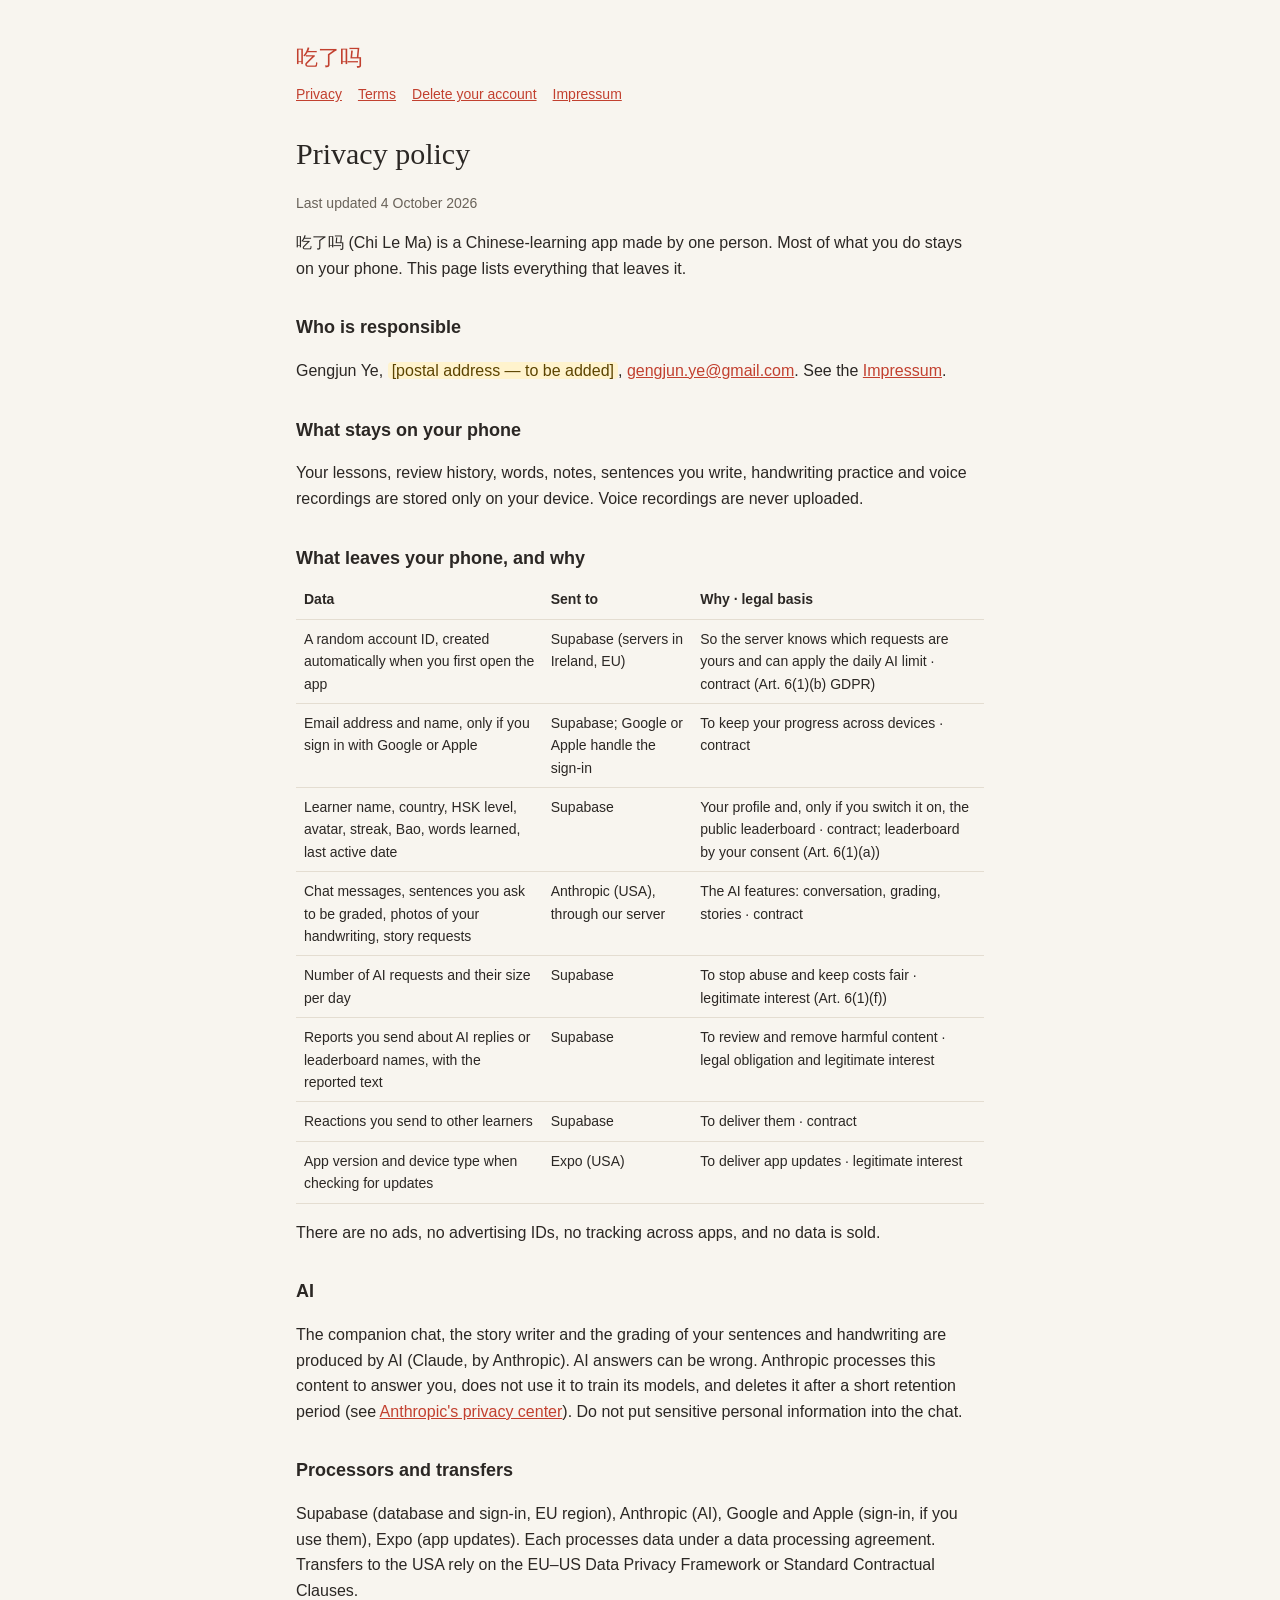
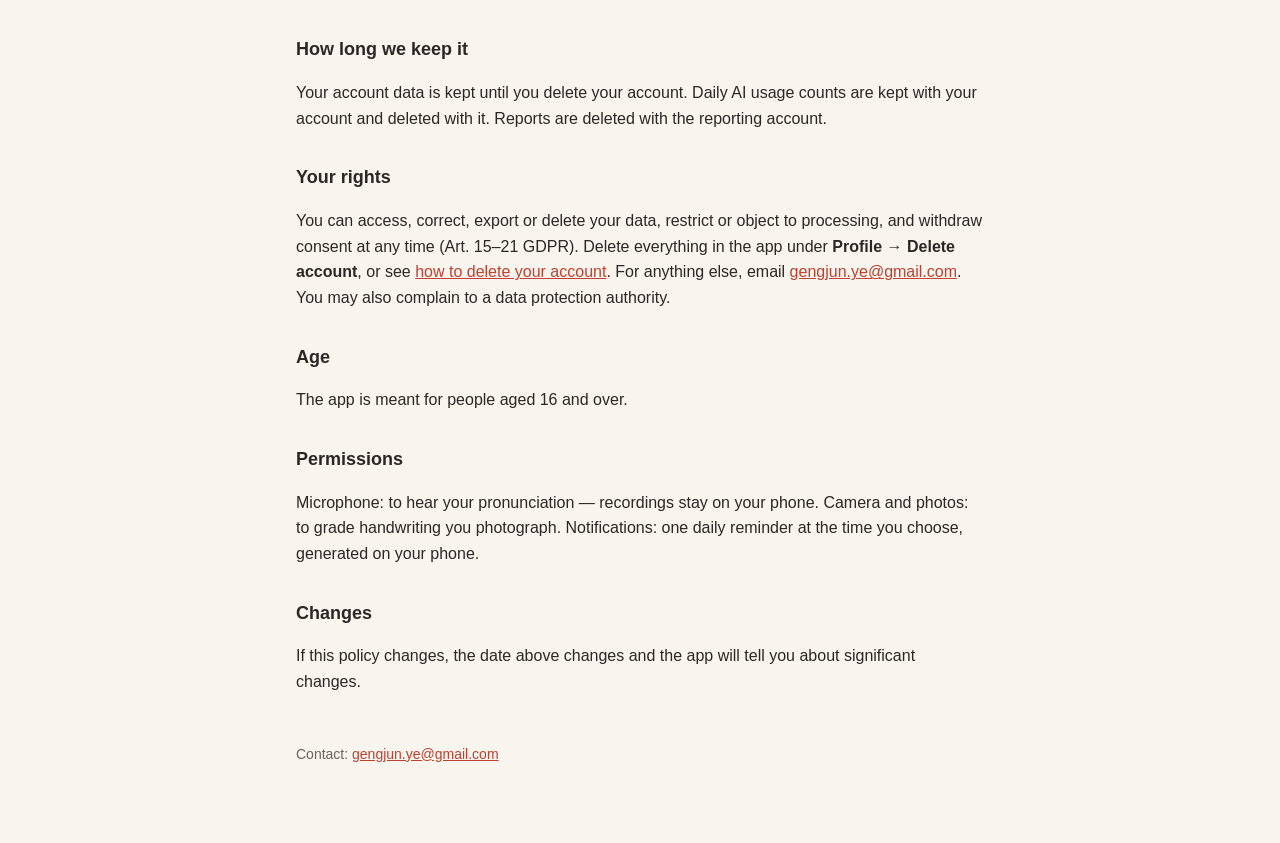
==== privacy.html @ 6a092551 "Legal pages: privacy, terms, account deletion, Impressum (address placeholder) Co-Authored-By: Claud" ====
<!doctype html><html lang="en"><head><meta charset="utf-8"><meta name="viewport" content="width=device-width,initial-scale=1"><title>Privacy policy · 吃了吗</title><link rel="stylesheet" href="style.css"></head><body><main><a class="mark" href="./">吃了吗</a><nav><a href="privacy.html">Privacy</a><a href="terms.html">Terms</a><a href="delete.html">Delete your account</a><a href="impressum.html">Impressum</a></nav>
<h1>Privacy policy</h1>
<p class="meta">Last updated 4 October 2026</p>
<p>吃了吗 (Chi Le Ma) is a Chinese-learning app made by one person. Most of what you do stays on your phone. This page lists everything that leaves it.</p>

<h2>Who is responsible</h2>
<p>Gengjun Ye, <span class="todo">[postal address — to be added]</span>, <a href="mailto:gengjun.ye@gmail.com">gengjun.ye@gmail.com</a>. See the <a href="impressum.html">Impressum</a>.</p>

<h2>What stays on your phone</h2>
<p>Your lessons, review history, words, notes, sentences you write, handwriting practice and voice recordings are stored only on your device. Voice recordings are never uploaded.</p>

<h2>What leaves your phone, and why</h2>
<table>
<tr><th>Data</th><th>Sent to</th><th>Why · legal basis</th></tr>
<tr><td>A random account ID, created automatically when you first open the app</td><td>Supabase (servers in Ireland, EU)</td><td>So the server knows which requests are yours and can apply the daily AI limit · contract (Art. 6(1)(b) GDPR)</td></tr>
<tr><td>Email address and name, only if you sign in with Google or Apple</td><td>Supabase; Google or Apple handle the sign-in</td><td>To keep your progress across devices · contract</td></tr>
<tr><td>Learner name, country, HSK level, avatar, streak, Bao, words learned, last active date</td><td>Supabase</td><td>Your profile and, only if you switch it on, the public leaderboard · contract; leaderboard by your consent (Art. 6(1)(a))</td></tr>
<tr><td>Chat messages, sentences you ask to be graded, photos of your handwriting, story requests</td><td>Anthropic (USA), through our server</td><td>The AI features: conversation, grading, stories · contract</td></tr>
<tr><td>Number of AI requests and their size per day</td><td>Supabase</td><td>To stop abuse and keep costs fair · legitimate interest (Art. 6(1)(f))</td></tr>
<tr><td>Reports you send about AI replies or leaderboard names, with the reported text</td><td>Supabase</td><td>To review and remove harmful content · legal obligation and legitimate interest</td></tr>
<tr><td>Reactions you send to other learners</td><td>Supabase</td><td>To deliver them · contract</td></tr>
<tr><td>App version and device type when checking for updates</td><td>Expo (USA)</td><td>To deliver app updates · legitimate interest</td></tr>
</table>
<p>There are no ads, no advertising IDs, no tracking across apps, and no data is sold.</p>

<h2>AI</h2>
<p>The companion chat, the story writer and the grading of your sentences and handwriting are produced by AI (Claude, by Anthropic). AI answers can be wrong. Anthropic processes this content to answer you, does not use it to train its models, and deletes it after a short retention period (see <a href="https://privacy.anthropic.com">Anthropic's privacy center</a>). Do not put sensitive personal information into the chat.</p>

<h2>Processors and transfers</h2>
<p>Supabase (database and sign-in, EU region), Anthropic (AI), Google and Apple (sign-in, if you use them), Expo (app updates). Each processes data under a data processing agreement. Transfers to the USA rely on the EU–US Data Privacy Framework or Standard Contractual Clauses.</p>

<h2>How long we keep it</h2>
<p>Your account data is kept until you delete your account. Daily AI usage counts are kept with your account and deleted with it. Reports are deleted with the reporting account.</p>

<h2>Your rights</h2>
<p>You can access, correct, export or delete your data, restrict or object to processing, and withdraw consent at any time (Art. 15–21 GDPR). Delete everything in the app under <b>Profile → Delete account</b>, or see <a href="delete.html">how to delete your account</a>. For anything else, email <a href="mailto:gengjun.ye@gmail.com">gengjun.ye@gmail.com</a>. You may also complain to a data protection authority.</p>

<h2>Age</h2>
<p>The app is meant for people aged 16 and over.</p>

<h2>Permissions</h2>
<p>Microphone: to hear your pronunciation — recordings stay on your phone. Camera and photos: to grade handwriting you photograph. Notifications: one daily reminder at the time you choose, generated on your phone.</p>

<h2>Changes</h2>
<p>If this policy changes, the date above changes and the app will tell you about significant changes.</p>
<p class="soft" style="margin-top:48px">Contact: <a href="mailto:gengjun.ye@gmail.com">gengjun.ye@gmail.com</a></p></main></body></html>
---- style.css ----
:root { --paper:#F8F5EF; --card:#fff; --ink:#2B2724; --soft:#6A635A; --red:#C2402F; --border:#E4DDD1; }
@media (prefers-color-scheme: dark) { :root { --paper:#141210; --card:#1F1C18; --ink:#F5F1E8; --soft:rgba(245,241,232,.64); --red:#E0705F; --border:rgba(255,255,255,.09); } }
* { box-sizing:border-box; }
body { margin:0; background:var(--paper); color:var(--ink); font:16px/1.6 -apple-system, "Segoe UI", Roboto, sans-serif; }
main { max-width:720px; margin:0 auto; padding:40px 16px 64px; }
h1 { font-family:"Noto Serif SC", Georgia, serif; font-weight:400; font-size:30px; margin:0 0 4px; }
h2 { font-size:18px; margin:32px 0 8px; }
.mark { color:var(--red); font-family:"Noto Serif SC", serif; font-size:22px; text-decoration:none; }
.meta, .soft { color:var(--soft); font-size:14px; }
a { color:var(--red); }
nav { display:flex; flex-wrap:wrap; gap:16px; margin:8px 0 24px; font-size:14px; }
.card { background:var(--card); border:1px solid var(--border); border-radius:16px; padding:16px 20px; margin:16px 0; }
.todo { background:#fff3cd; color:#5c4400; padding:0 4px; border-radius:4px; }
table { border-collapse:collapse; width:100%; font-size:14px; }
td, th { text-align:left; vertical-align:top; padding:8px; border-bottom:1px solid var(--border); }
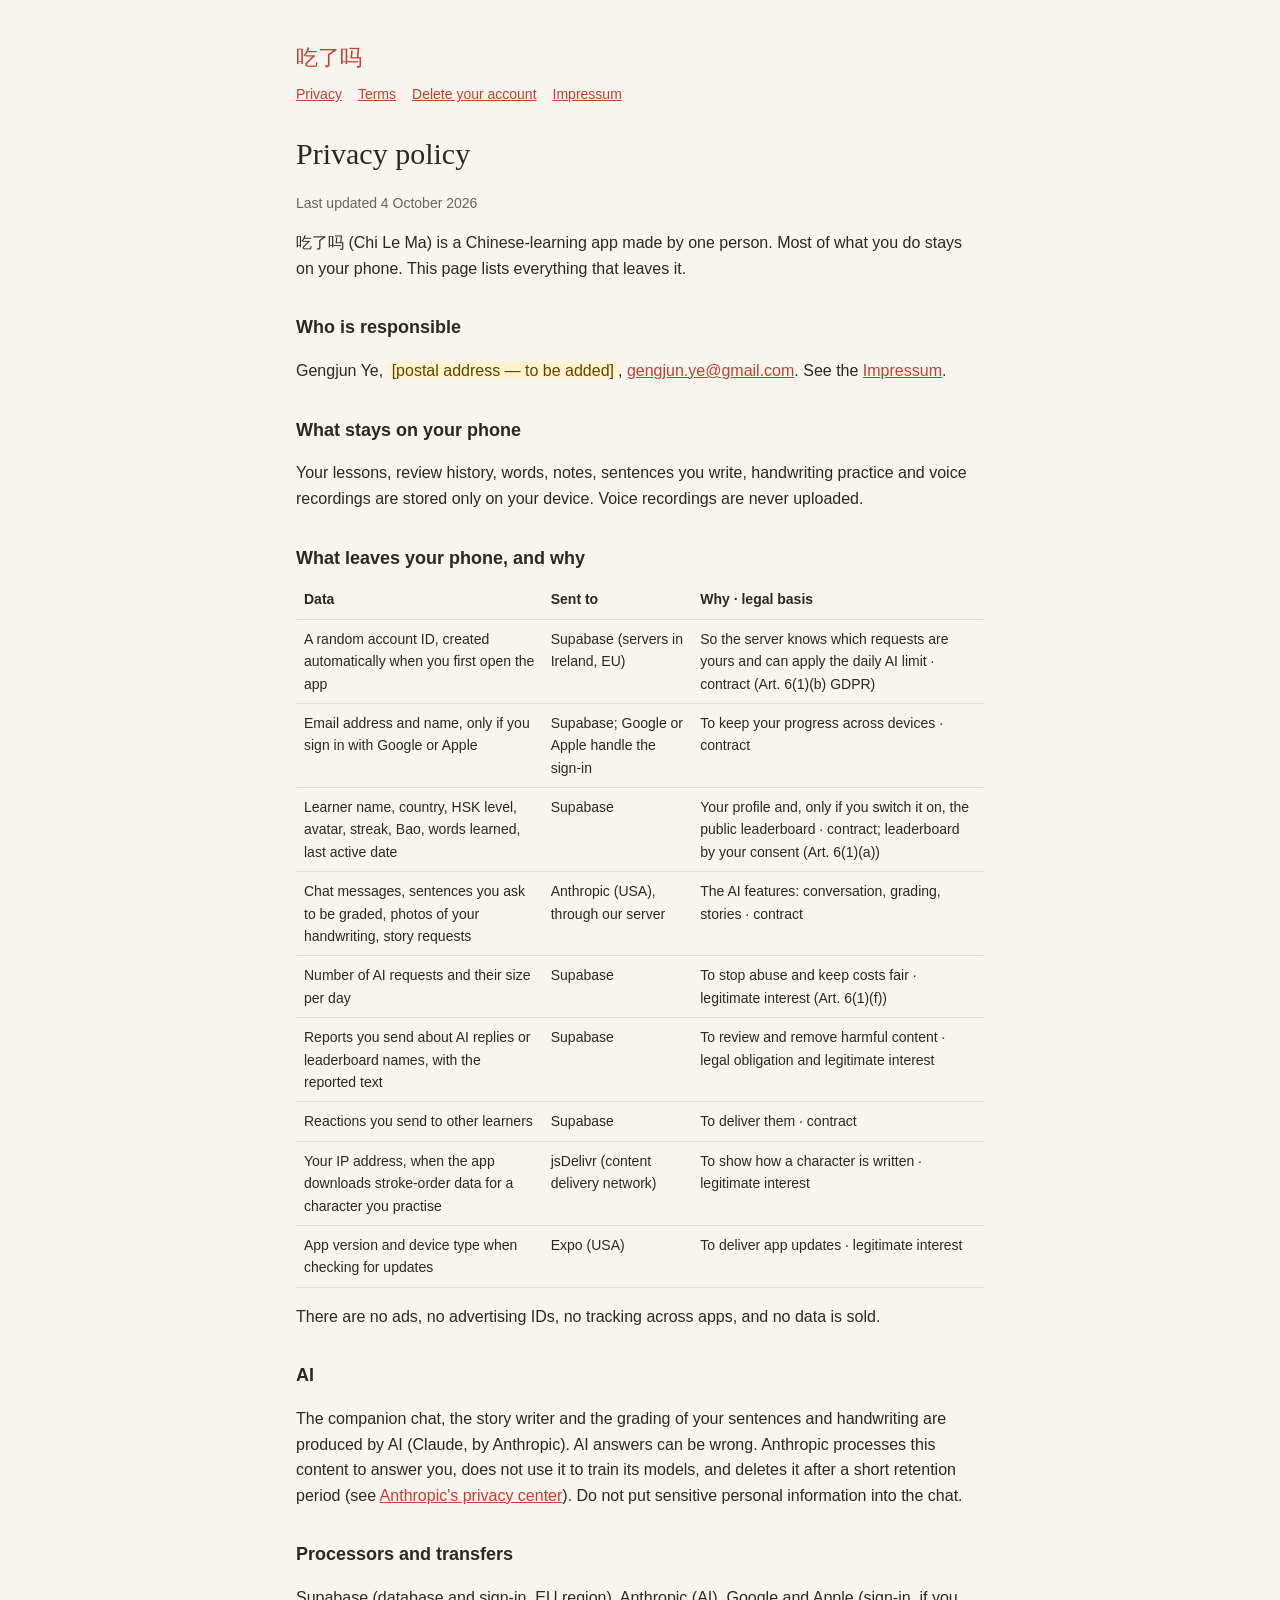
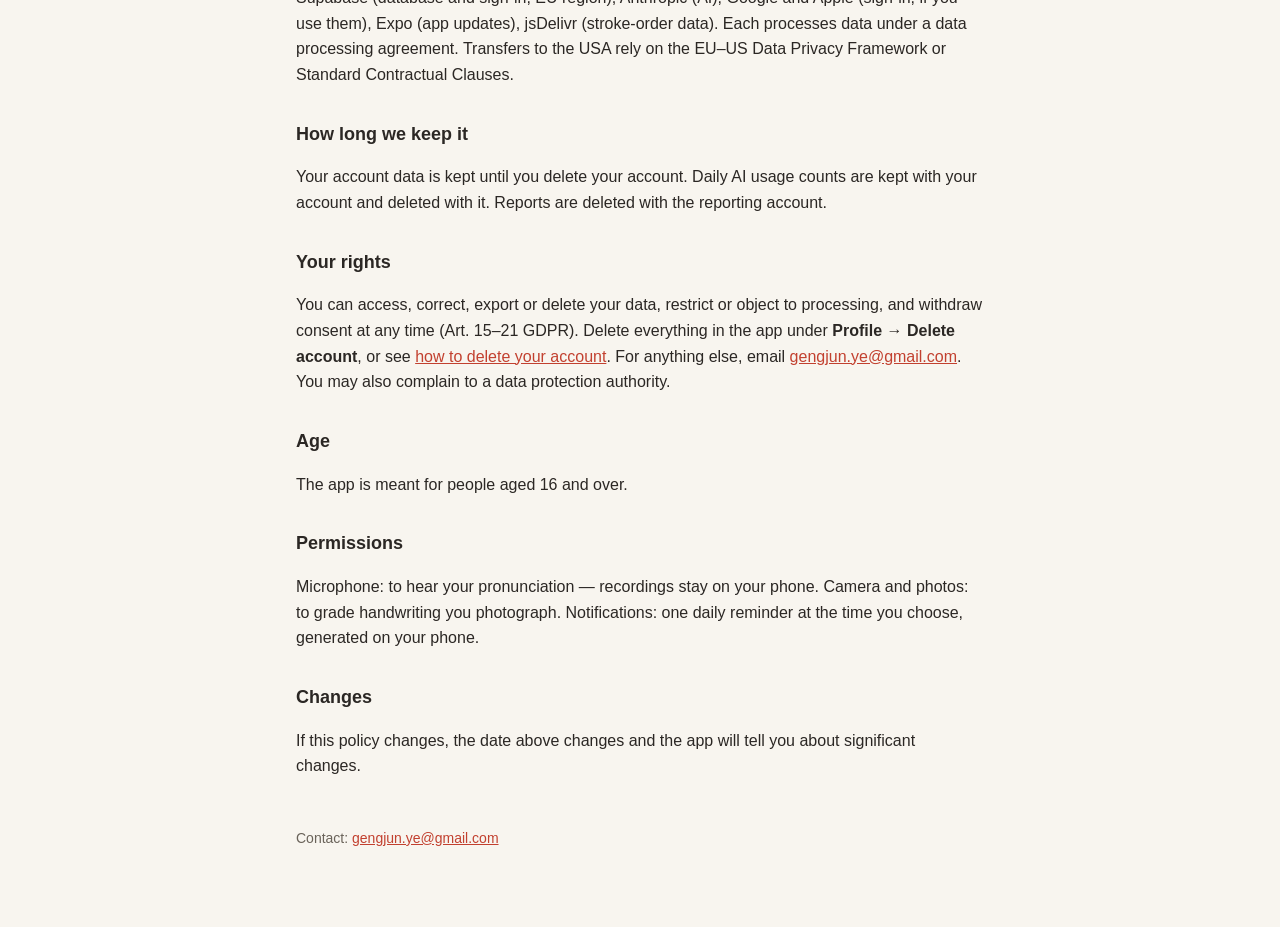
==== commit 7d793d91: "Privacy: name jsDelivr (stroke-order data download) Co-Authored-By: Claude Opus 5.5 <noreply@anthrop" ====
--- a/privacy.html
+++ b/privacy.html
@@ -19,6 +19,7 @@
 <tr><td>Number of AI requests and their size per day</td><td>Supabase</td><td>To stop abuse and keep costs fair · legitimate interest (Art. 6(1)(f))</td></tr>
 <tr><td>Reports you send about AI replies or leaderboard names, with the reported text</td><td>Supabase</td><td>To review and remove harmful content · legal obligation and legitimate interest</td></tr>
 <tr><td>Reactions you send to other learners</td><td>Supabase</td><td>To deliver them · contract</td></tr>
+<tr><td>Your IP address, when the app downloads stroke-order data for a character you practise</td><td>jsDelivr (content delivery network)</td><td>To show how a character is written · legitimate interest</td></tr>
 <tr><td>App version and device type when checking for updates</td><td>Expo (USA)</td><td>To deliver app updates · legitimate interest</td></tr>
 </table>
 <p>There are no ads, no advertising IDs, no tracking across apps, and no data is sold.</p>
@@ -27,7 +28,7 @@
 <p>The companion chat, the story writer and the grading of your sentences and handwriting are produced by AI (Claude, by Anthropic). AI answers can be wrong. Anthropic processes this content to answer you, does not use it to train its models, and deletes it after a short retention period (see <a href="https://privacy.anthropic.com">Anthropic's privacy center</a>). Do not put sensitive personal information into the chat.</p>
 
 <h2>Processors and transfers</h2>
-<p>Supabase (database and sign-in, EU region), Anthropic (AI), Google and Apple (sign-in, if you use them), Expo (app updates). Each processes data under a data processing agreement. Transfers to the USA rely on the EU–US Data Privacy Framework or Standard Contractual Clauses.</p>
+<p>Supabase (database and sign-in, EU region), Anthropic (AI), Google and Apple (sign-in, if you use them), Expo (app updates), jsDelivr (stroke-order data). Each processes data under a data processing agreement. Transfers to the USA rely on the EU–US Data Privacy Framework or Standard Contractual Clauses.</p>
 
 <h2>How long we keep it</h2>
 <p>Your account data is kept until you delete your account. Daily AI usage counts are kept with your account and deleted with it. Reports are deleted with the reporting account.</p>
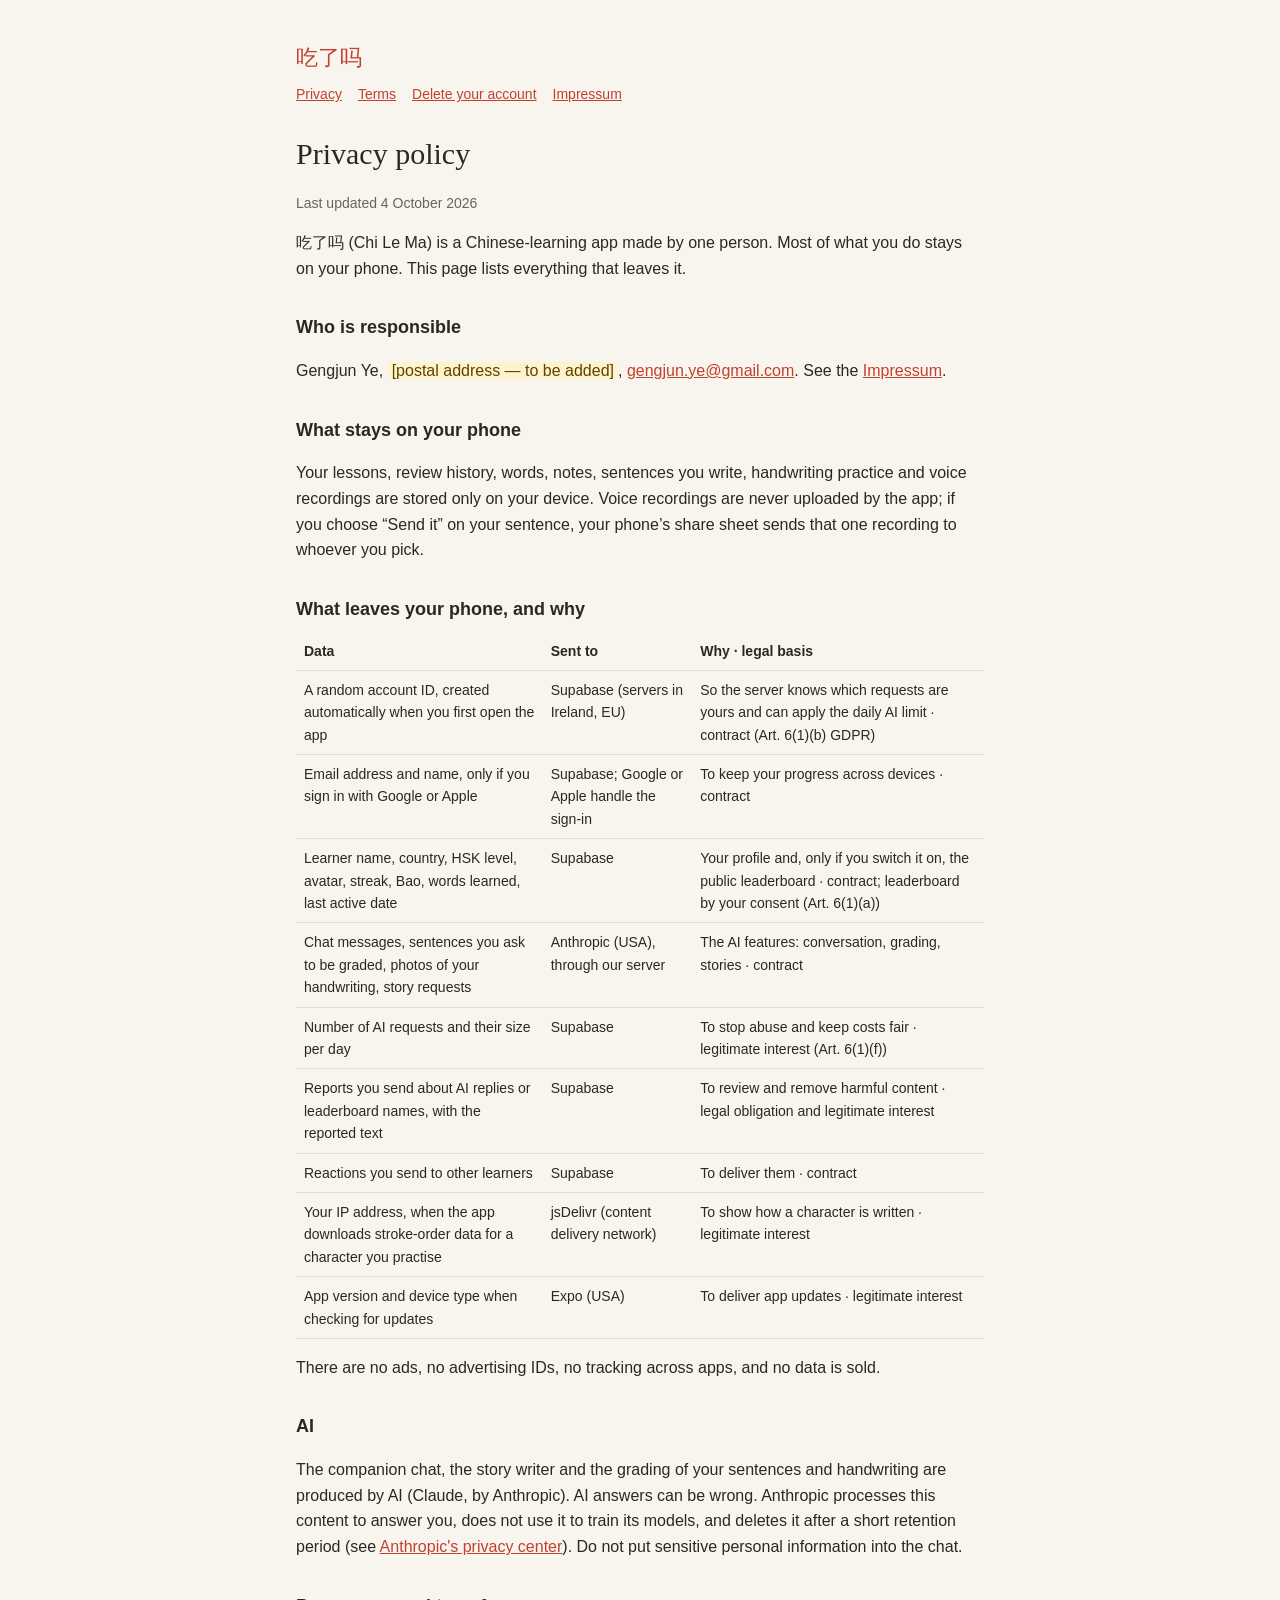
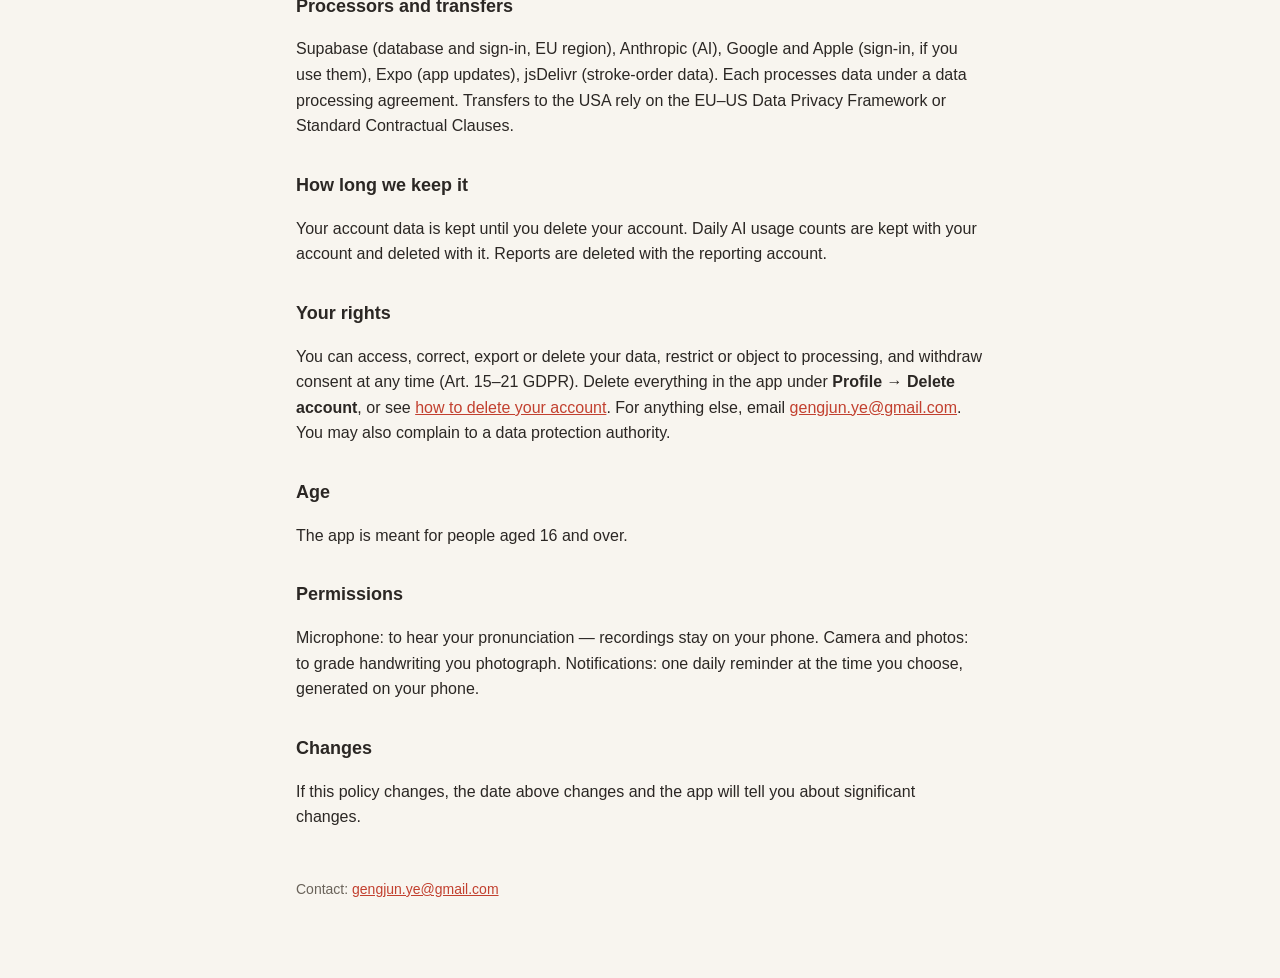
==== commit 6ce2bfb6: "Privacy: user-chosen sharing of a recording Co-Authored-By: Claude Opus 5.5 <noreply@anthropic.com>" ====
--- a/privacy.html
+++ b/privacy.html
@@ -7,7 +7,7 @@
 <p>Gengjun Ye, <span class="todo">[postal address — to be added]</span>, <a href="mailto:gengjun.ye@gmail.com">gengjun.ye@gmail.com</a>. See the <a href="impressum.html">Impressum</a>.</p>
 
 <h2>What stays on your phone</h2>
-<p>Your lessons, review history, words, notes, sentences you write, handwriting practice and voice recordings are stored only on your device. Voice recordings are never uploaded.</p>
+<p>Your lessons, review history, words, notes, sentences you write, handwriting practice and voice recordings are stored only on your device. Voice recordings are never uploaded by the app; if you choose “Send it” on your sentence, your phone’s share sheet sends that one recording to whoever you pick.</p>
 
 <h2>What leaves your phone, and why</h2>
 <table>
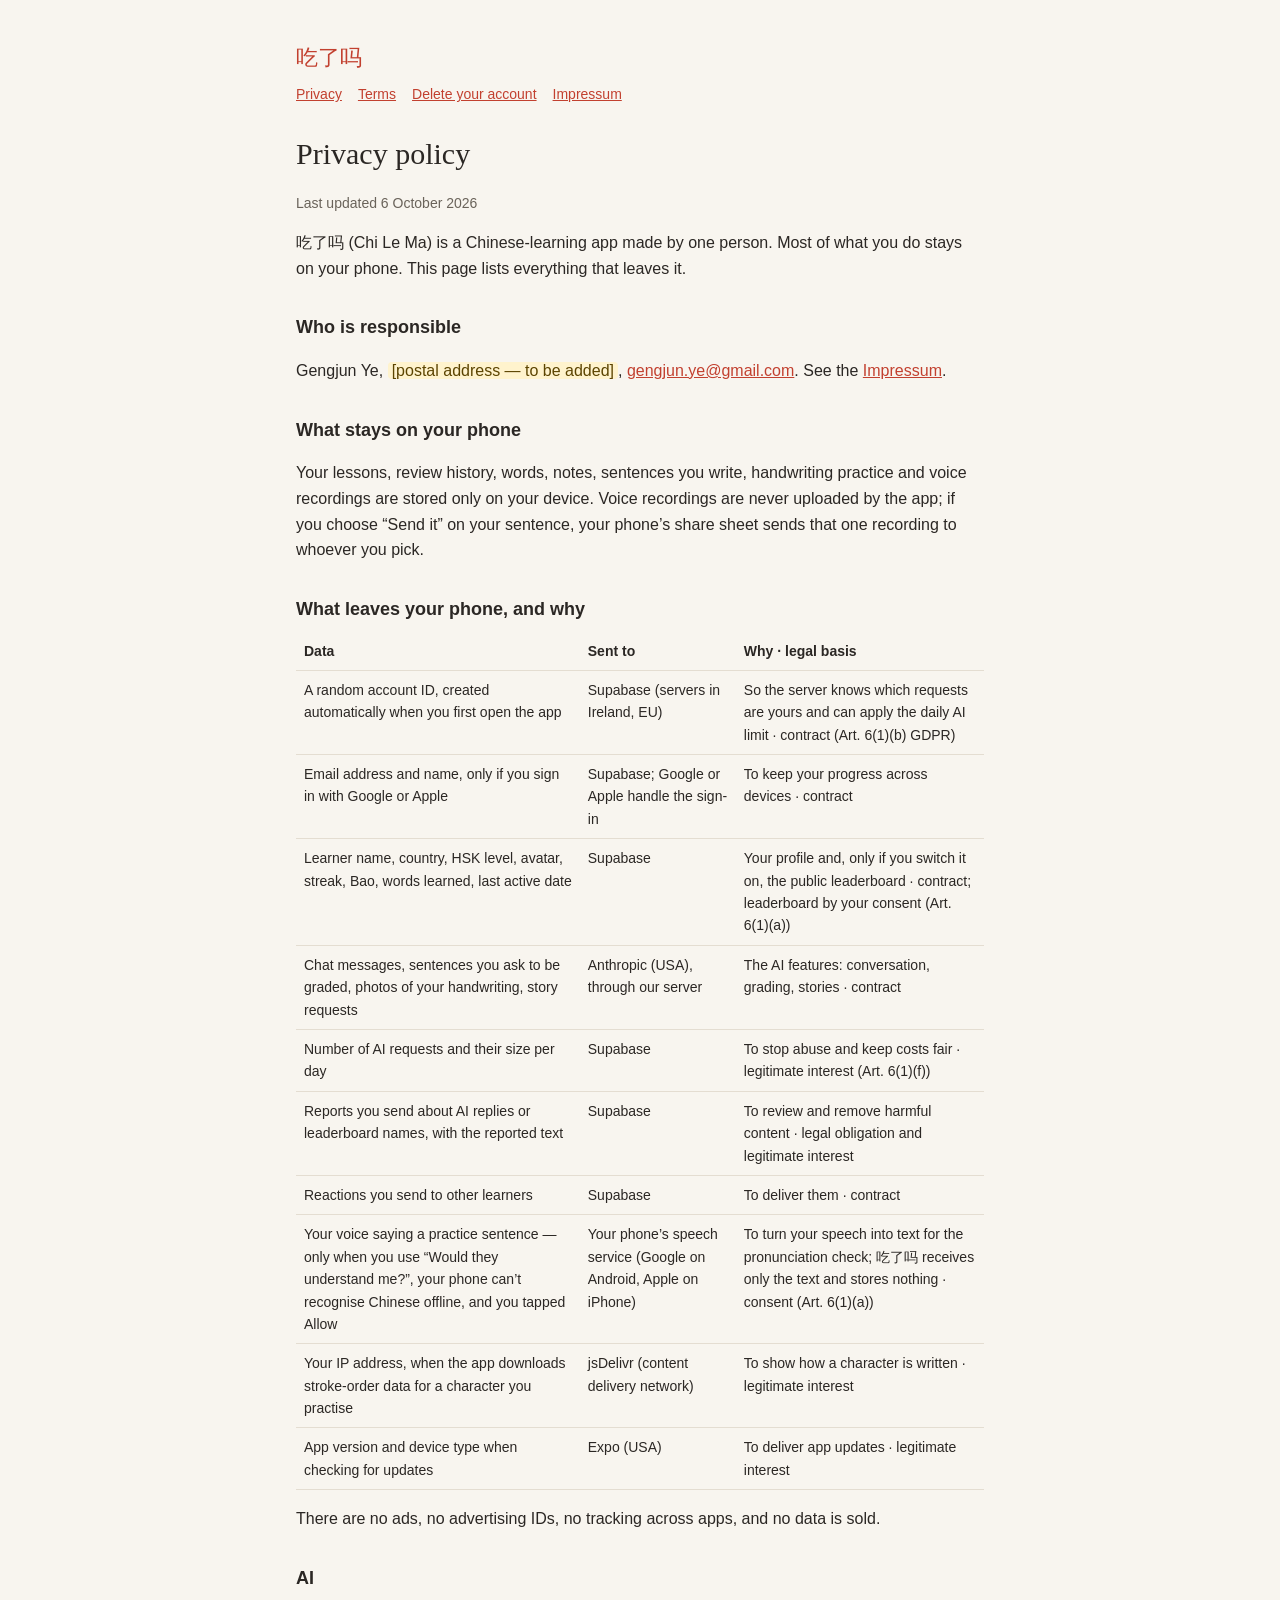
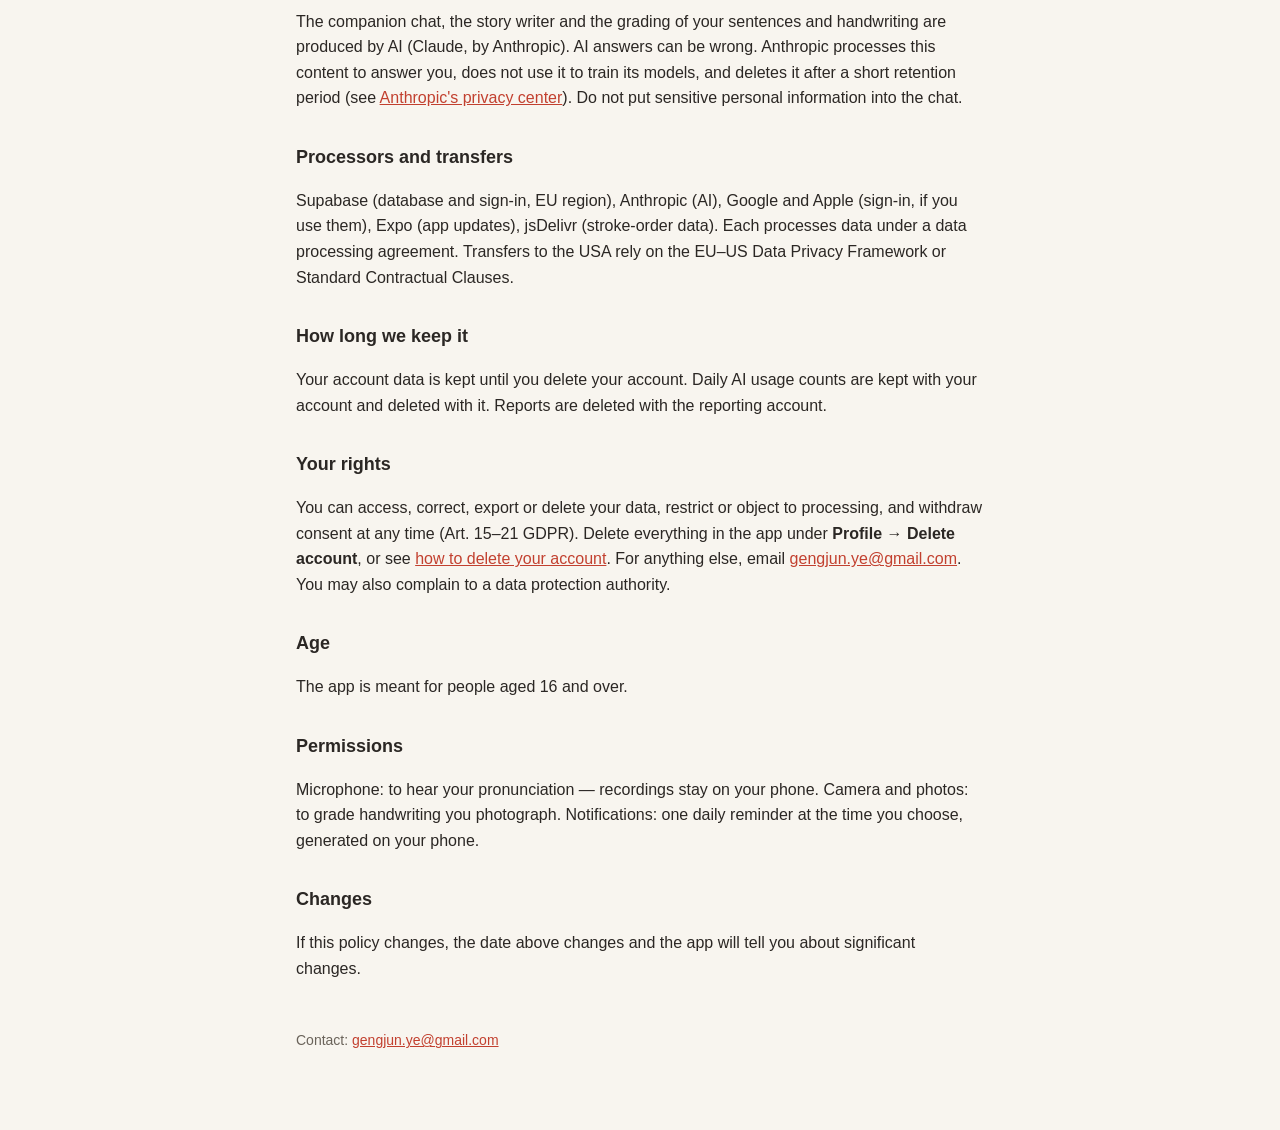
==== commit bc72c707: "Privacy: opt-in online speech check Co-Authored-By: Claude Opus 5.5 <noreply@anthropic.com>" ====
--- a/privacy.html
+++ b/privacy.html
@@ -1,6 +1,6 @@
 <!doctype html><html lang="en"><head><meta charset="utf-8"><meta name="viewport" content="width=device-width,initial-scale=1"><title>Privacy policy · 吃了吗</title><link rel="stylesheet" href="style.css"></head><body><main><a class="mark" href="./">吃了吗</a><nav><a href="privacy.html">Privacy</a><a href="terms.html">Terms</a><a href="delete.html">Delete your account</a><a href="impressum.html">Impressum</a></nav>
 <h1>Privacy policy</h1>
-<p class="meta">Last updated 4 October 2026</p>
+<p class="meta">Last updated 6 October 2026</p>
 <p>吃了吗 (Chi Le Ma) is a Chinese-learning app made by one person. Most of what you do stays on your phone. This page lists everything that leaves it.</p>
 
 <h2>Who is responsible</h2>
@@ -19,6 +19,7 @@
 <tr><td>Number of AI requests and their size per day</td><td>Supabase</td><td>To stop abuse and keep costs fair · legitimate interest (Art. 6(1)(f))</td></tr>
 <tr><td>Reports you send about AI replies or leaderboard names, with the reported text</td><td>Supabase</td><td>To review and remove harmful content · legal obligation and legitimate interest</td></tr>
 <tr><td>Reactions you send to other learners</td><td>Supabase</td><td>To deliver them · contract</td></tr>
+<tr><td>Your voice saying a practice sentence — only when you use “Would they understand me?”, your phone can’t recognise Chinese offline, and you tapped Allow</td><td>Your phone’s speech service (Google on Android, Apple on iPhone)</td><td>To turn your speech into text for the pronunciation check; 吃了吗 receives only the text and stores nothing · consent (Art. 6(1)(a))</td></tr>
 <tr><td>Your IP address, when the app downloads stroke-order data for a character you practise</td><td>jsDelivr (content delivery network)</td><td>To show how a character is written · legitimate interest</td></tr>
 <tr><td>App version and device type when checking for updates</td><td>Expo (USA)</td><td>To deliver app updates · legitimate interest</td></tr>
 </table>
